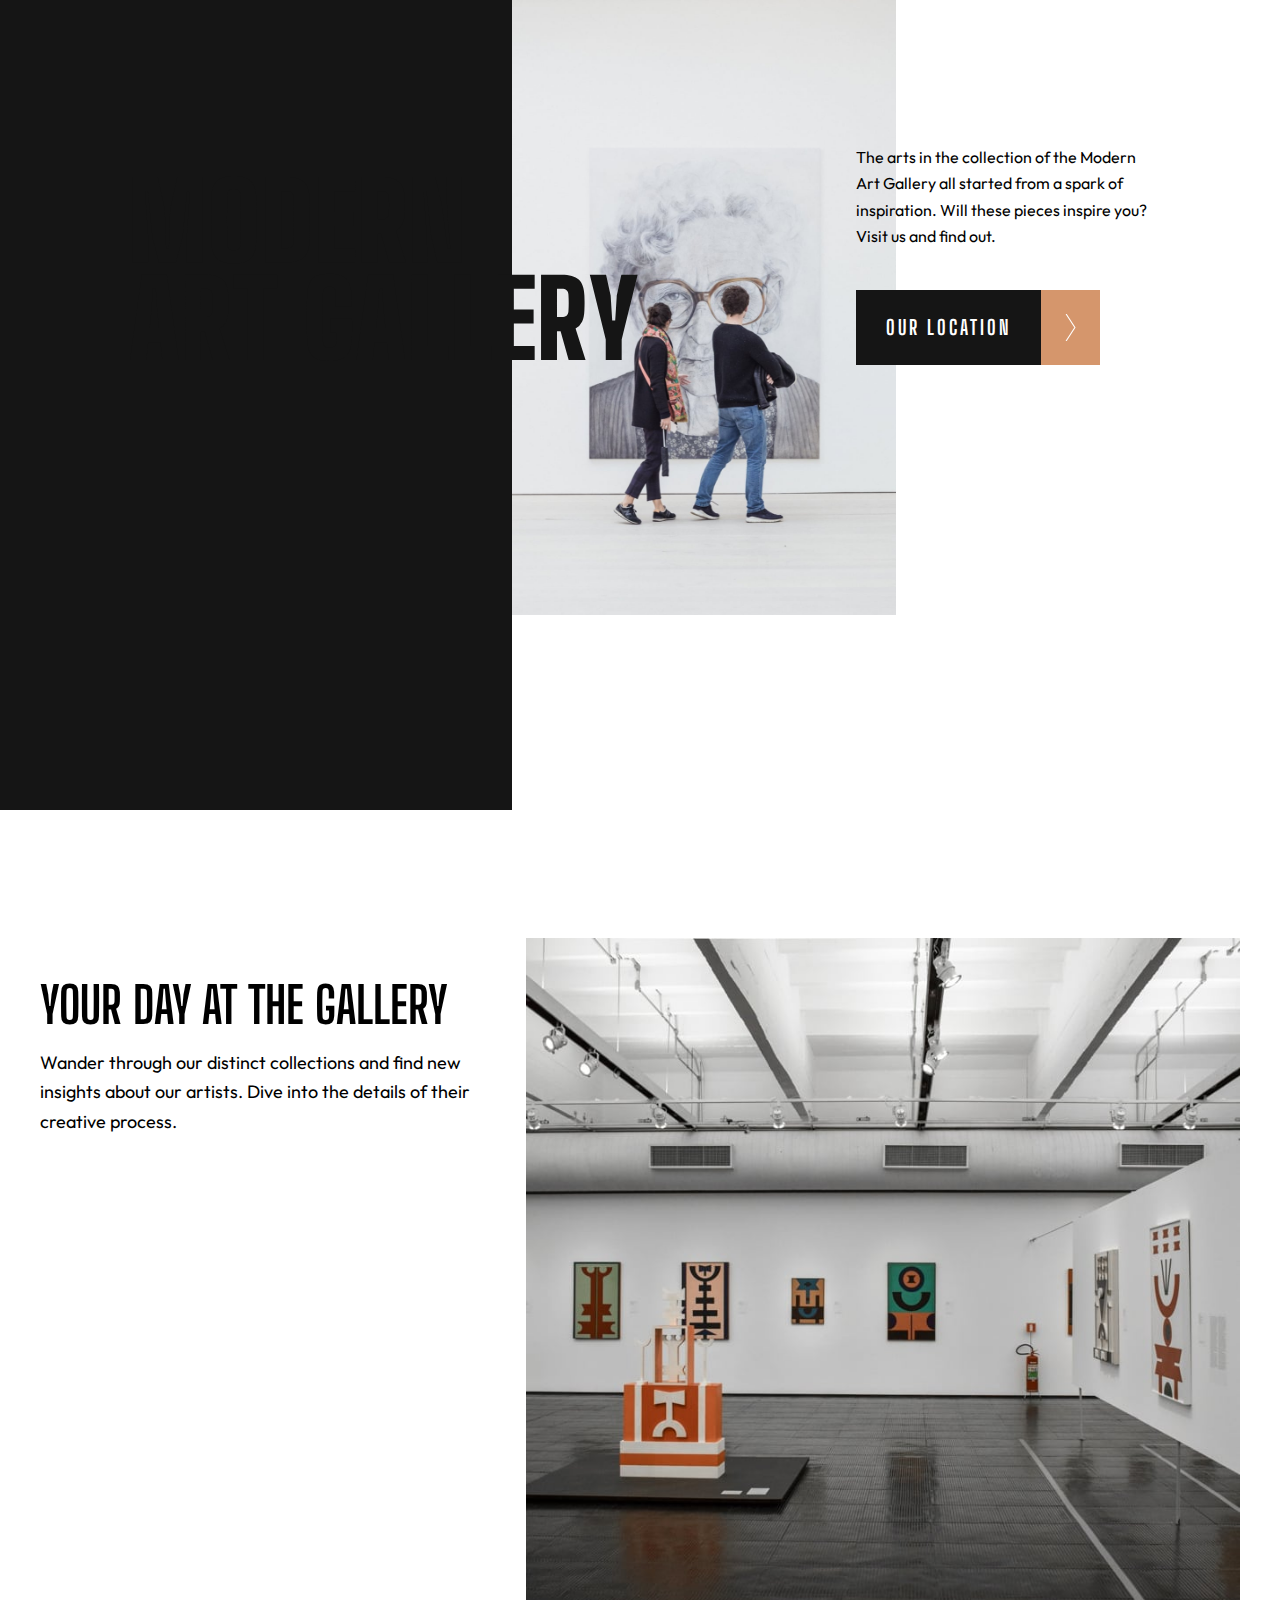
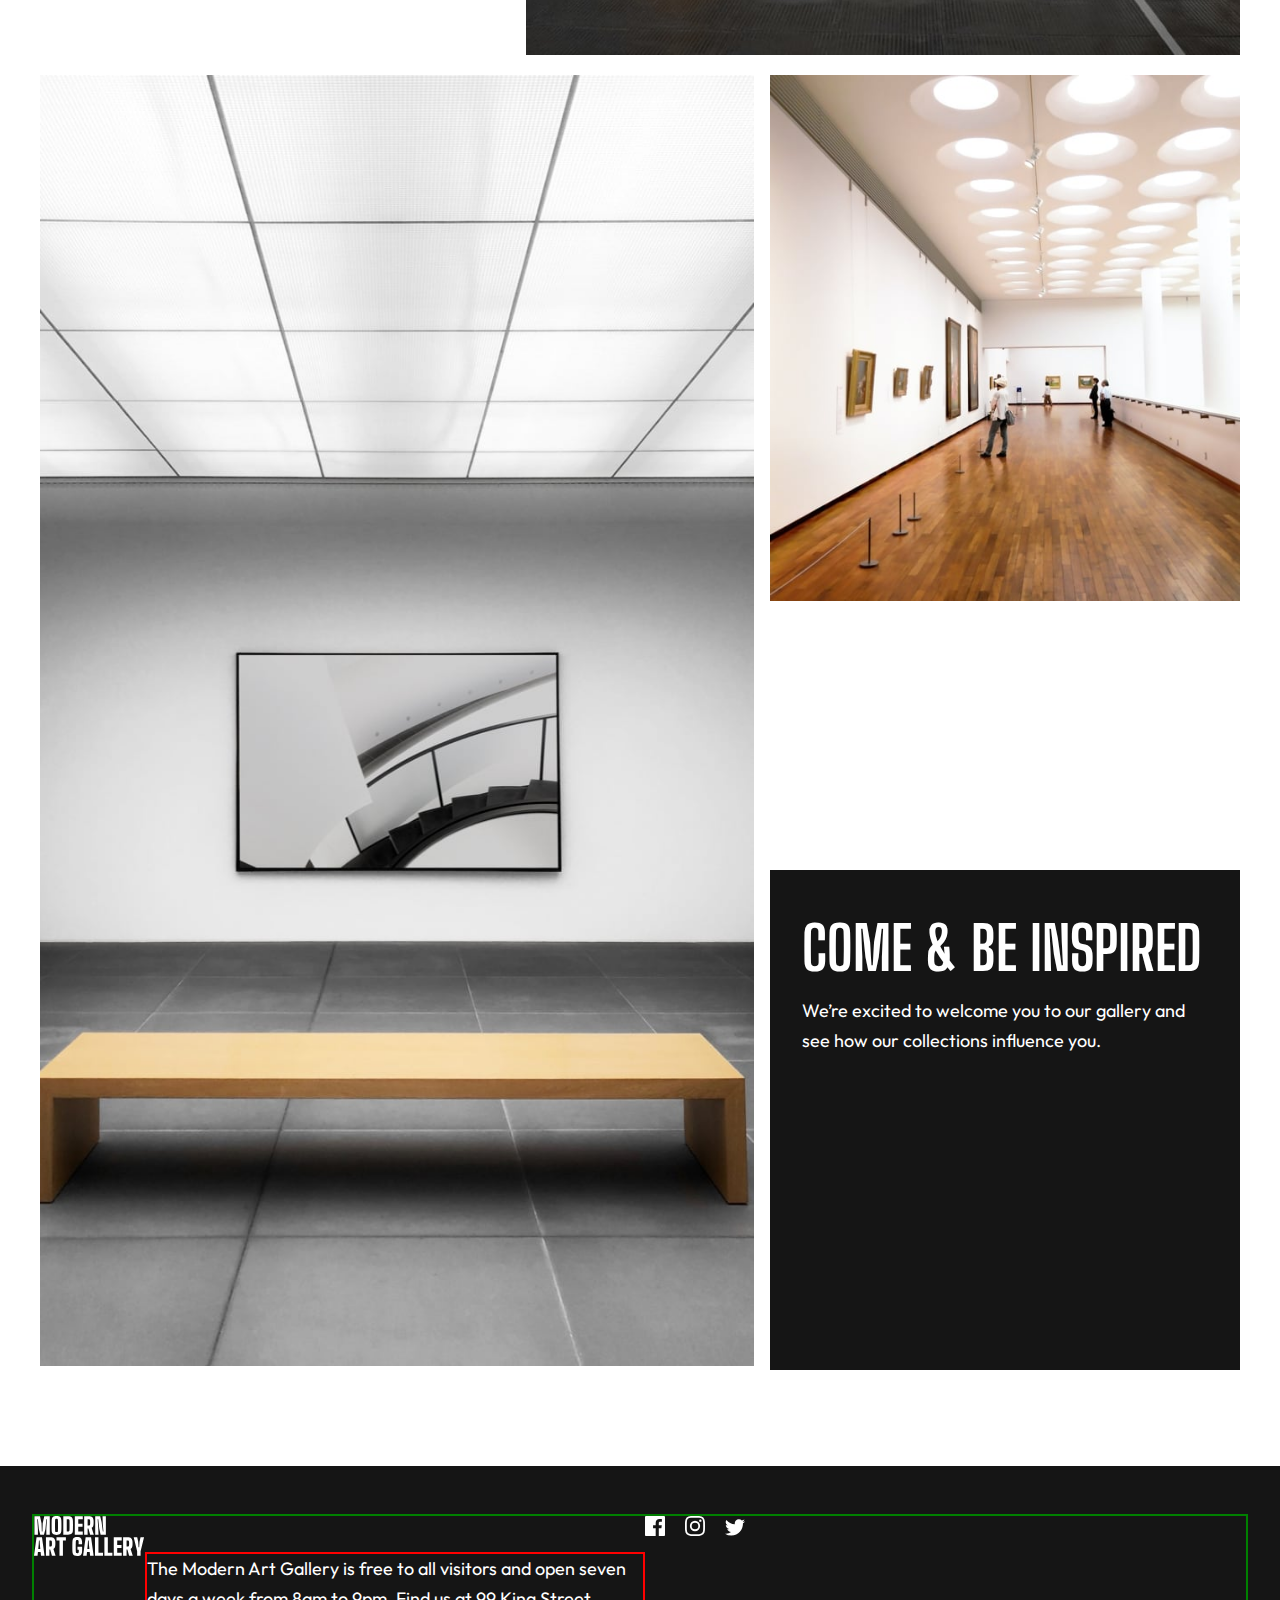
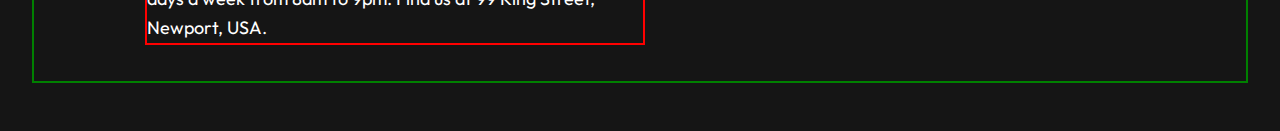
==== index.html @ 4387daaa "first commit" ====
<!DOCTYPE html>
<html lang="en">
  <head>
    <meta charset="UTF-8" />
    <meta name="viewport" content="width=device-width, initial-scale=1.0" />
    <link rel="stylesheet" href="style.css" />
    <link rel="preconnect" href="https://fonts.googleapis.com" />
    <link rel="preconnect" href="https://fonts.gstatic.com" crossorigin />
    <link
      href="https://fonts.googleapis.com/css2?family=Big+Shoulders+Display:wght@900&family=Outfit:wght@300&display=swap"
      rel="stylesheet"
    />
    <link
      rel="icon"
      type="image/png"
      sizes="32x32"
      href="./assets/favicon-32x32.png"
    />

    <title>Frontend Mentor | Art gallery website</title>
  </head>
  <body>
    <header>
      <div class="bg-black"></div>
      <picture>
        <source
          media="(min-width: 550px)"
          srcset="./assets/tablet/image-hero@2x.jpg"
        />
        <source
          media="(min-width: 850px)"
          srcset="./assets/desktop/image-hero@x2.jpg"
        />
        <img src="./assets/mobile/image-hero@2x.jpg" alt="" class="img" />
      </picture>
      <div class="hero-text">
        <img src="./assets/logo-dark.svg" alt="" class="logo">
        <p>
          The arts in the collection of the Modern Art Gallery all started from
          a spark of inspiration. Will these pieces inspire you? <br />
          Visit us and find out.
        </p>
        <div class="button-container">
          <a href="./location.html">
            <button class="btn-iddle">Our location</button>
            <img src="./assets/icon-arrow-right.svg" alt="" class="arrow" />
          </a>
        </div>
      </div>
    </header>

    <main>
      <picture class="gallery-0">
        <source
          media="(min-width: 550px)"
          srcset="./assets/tablet/image-grid-1@2x.jpg"
        />
        <source
          media="(min-width: 850px)"
          srcset="./assets/desktop/image-grid-1@2x.jpg"
        />
        <img src="./assets/mobile/image-grid-1@2x.jpg" alt="" class="img" />
      </picture>
      <div class="gallery-1">
        <h2>Your day at the gallery</h2>
        <p>
          Wander through our distinct collections and find new insights about
          our artists. Dive into the details of their creative process.
        </p>
      </div>
      <div class="gallery-2">
        <picture>
          <source media="(min-width: 550px)" srcset="./assets/tablet/image-grid-2@2x.jpg">
          <source media="(min-width: 850px)" srcset="./assets/desktop/image-grid-2@2x.jpg">
          <img src="./assets/mobile/image-grid-2@2x.jpg" alt="" class="img">
        </picture>
      </div>
      <div class="gallery-3">
        <picture>
          <source media="(min-width: 550px)" srcset="./assets/tablet/image-grid-3@2x.jpg">
          <source media="(min-width: 850px)" srcset="./assets/desktop/image-grid-3@2x.jpg">
          <img src="./assets/mobile/image-grid-3@2x.jpg" alt="" class="img">
        </picture>
      </div>
      <div class="gallery-4">
        <h3>Come &amp; be inspired</h3>
        <p>
          We’re excited to welcome you to our gallery and see how our
          collections influence you.
        </p>
      </div>
    </main>

    <footer>
      <div class="container">
        <img src="./assets/logo-light.svg" alt="ft-logo">
        <p>
          The Modern Art Gallery is free to all visitors and open seven days a
          week from 8am to 9pm. Find us at 99 King Street, Newport, USA.
        </p>
        <div class="social-media">
          <img src="./assets/icon-facebook.svg" alt="" />
          <img src="./assets/icon-instagram.svg" alt="" />
          <img src="./assets/icon-twitter.svg" alt="" />
        </div>
      </div>
    </footer>
  </body>
</html>
---- style.css ----
:root {
  --primary: #d5966c;
  --secondary: #151515;
  --gray: #444444;
  --font-outfit: "Outfit", sans-serif;
  --font-shoulders: "Big Shoulders Display", cursive;
}

html {
  box-sizing: border-box;
}

*,
*::before,
*::after {
  box-sizing: inherit;
}

body {
  margin: 0;
  padding: 0;
}

/* Hero */

.hero-text,
main {
  margin-inline: 1em;
  margin-bottom: 6rem;
}

.img {
  width: 100%;
}

.logo {
  width: 80%;
  margin: 2em 0;
}

.hero-text p {
  font-family: var(--font-outfit);
  line-height: 1.65;
  margin-top: 0;
  margin-bottom: 2.5em;
  font-weight: 18px;
}

.btn-iddle {
  background-color: var(--secondary);
  color: #fff;
  text-transform: uppercase;
  height: 75px;
  padding-inline: 1.5em;
  font-size: 20px;
  font-family: var(--font-shoulders);
  font-weight: 700;
  letter-spacing: 3px;
  border: none;
  cursor: pointer;
}

.arrow {
  background-color: var(--primary);
  height: 75px;
  padding: 1.5em;
  cursor: pointer;
}

.button-container a {
  display: flex;
  align-items: center;
  text-decoration: none;
  margin-bottom: 6rem;
}

.button-container a:hover {
  .btn-iddle {
    background-color: var(--primary);
  }
  .arrow {
    background-color: var(--secondary);
  }
}

/* Main */
.gallery-1 h2 {
  font-family: var(--font-shoulders);
  text-transform: uppercase;
  font-size: 50px;
  line-height: 1;
  margin-bottom: 0;
}

.gallery-1 p {
  font-size: 18px;
  line-height: 1.65;
  font-family: var(--font-outfit);
}

.gallery-4,
footer {
  background-color: var(--secondary);
  color: #fff;
  padding: 3em 2em;
}

.gallery-4 h3 {
  font-size: 60px;
  font-family: var(--font-shoulders);
  text-transform: uppercase;
  line-height: 1;
  margin: 0;
}

.gallery-4 p {
  line-height: 1.65;
  font-family: var(--font-outfit);
  font-size: 18px;
}

/* Footer */
.container p {
  font-family: var(--font-outfit);
  font-size: 18px;
  line-height: 1.65;
  margin: 2em 0;
}

.social-media > * {
  margin-right: 1rem;
  cursor: pointer;
}

/* Tablet */

@media (min-width: 550px) {
  header {
    display: flex;
    height: 100vh;
  }

  .hero-text {
    flex-basis: 45%;
    margin-left: -40px;
    margin-top: 9rem;
    max-width: 300px;
  }

  main {
    max-width: 1200px;
    display: grid;
    grid-template-columns: repeat(5, 1fr);
    gap: 1em;
    margin-bottom: 6rem;
  }

  .gallery-0 {
    grid-column: 3 / 6;
  }
  .gallery-1 {
    grid-column: 1 / 3;
    grid-row: 1 / 3;
  }
  .gallery-2 {
    grid-column: 1 / 4;
    grid-row: 2 / 4;
  }
  .gallery-3 {
    grid-column: 4 / 6;
  }
  .gallery-4 {
    grid-column: 4 / 6;
  }

  .container {
    border: 2px solid green;
    display: flex;
    align-items: flex-start;
  }

  .container p {
    border: 2px solid red;
    max-width: 500px;
  }

  .social-media {
    justify-self: flex-end;
  }
}

/* Desktop */

@media (min-width: 850px) {
  header {
    max-height: 90vh;
    margin-bottom: 8em;
  }

  .bg-black {
    background-color: var(--secondary);
    flex-basis: 40%;
    height: 100%;
  }

  picture {
    flex-basis: 30%;
    overflow: hidden;
  }

  .hero-text {
    flex-basis: 30%;
  }

  .logo {
    position: absolute;
    width: 40%;
    left: 130px;
    color: #fff;
  }

  main {
    margin-inline: auto;
    margin-bottom: 6rem;
  }
}
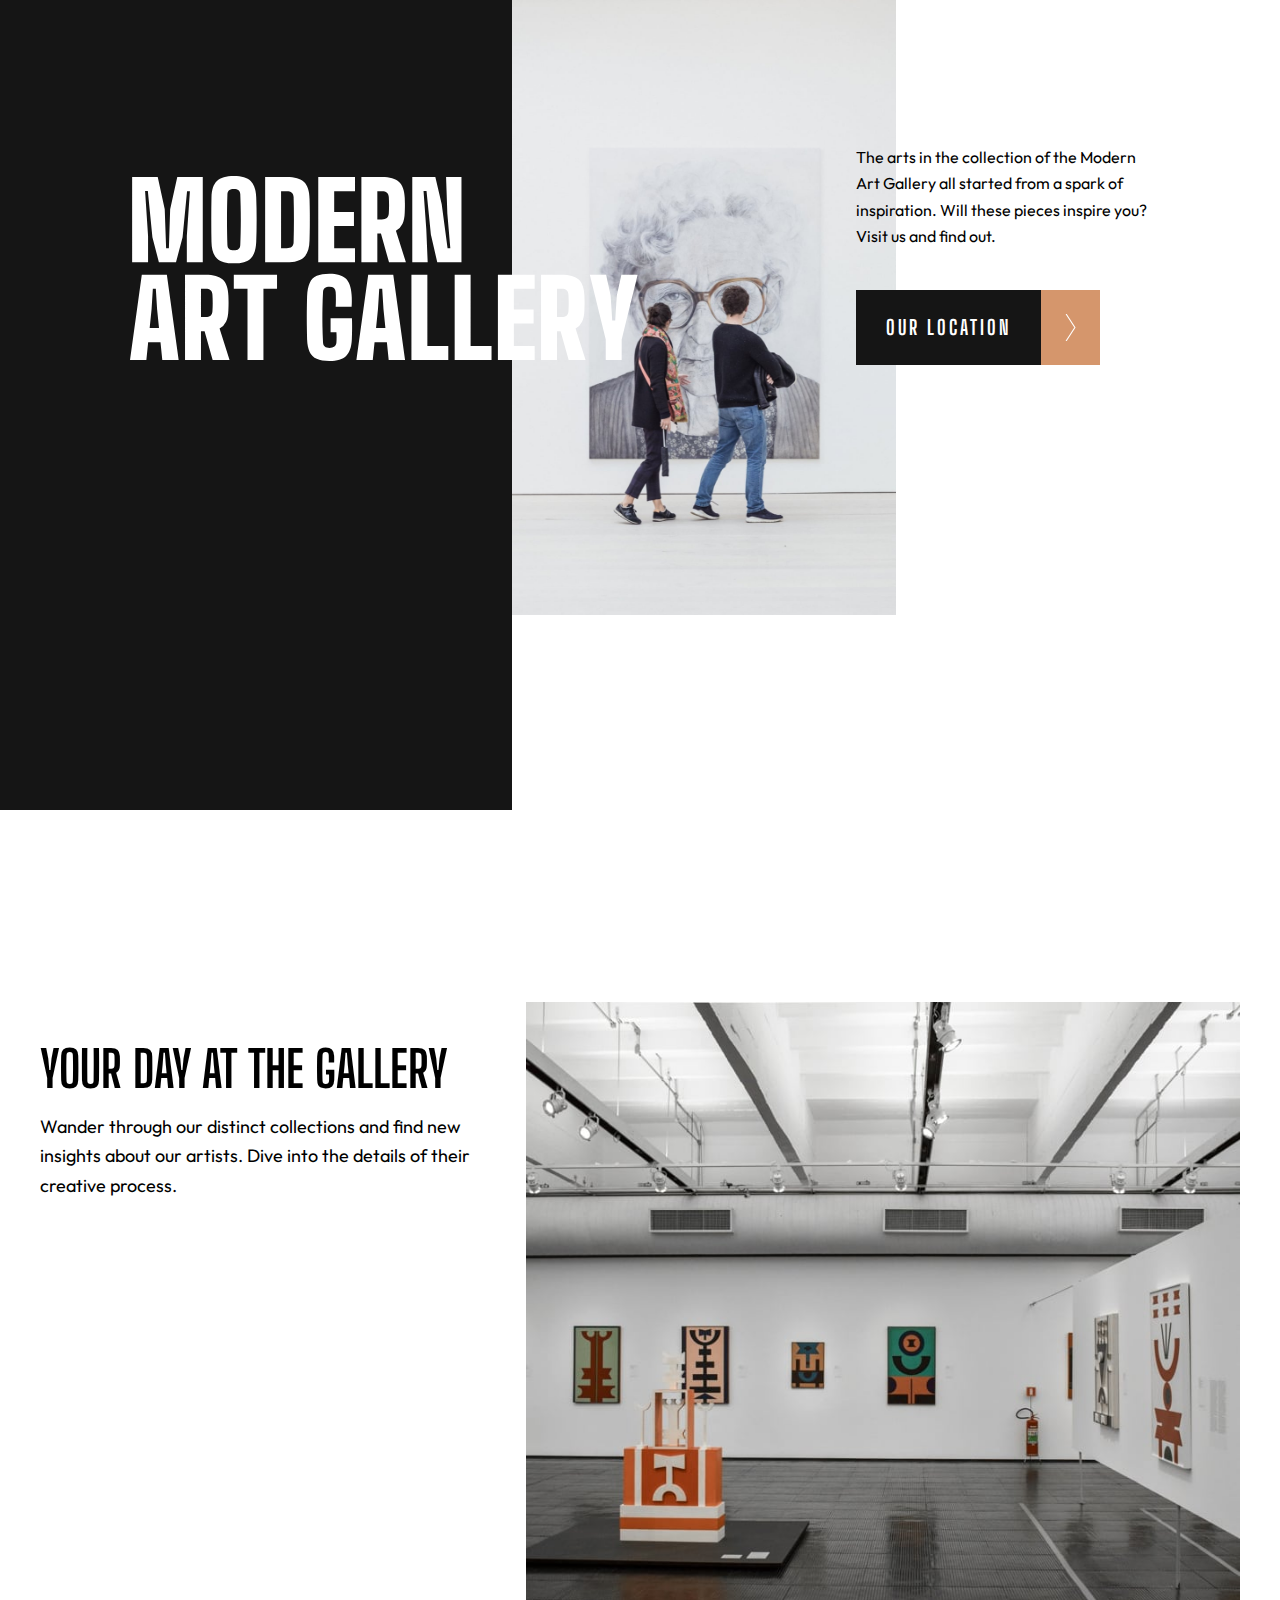
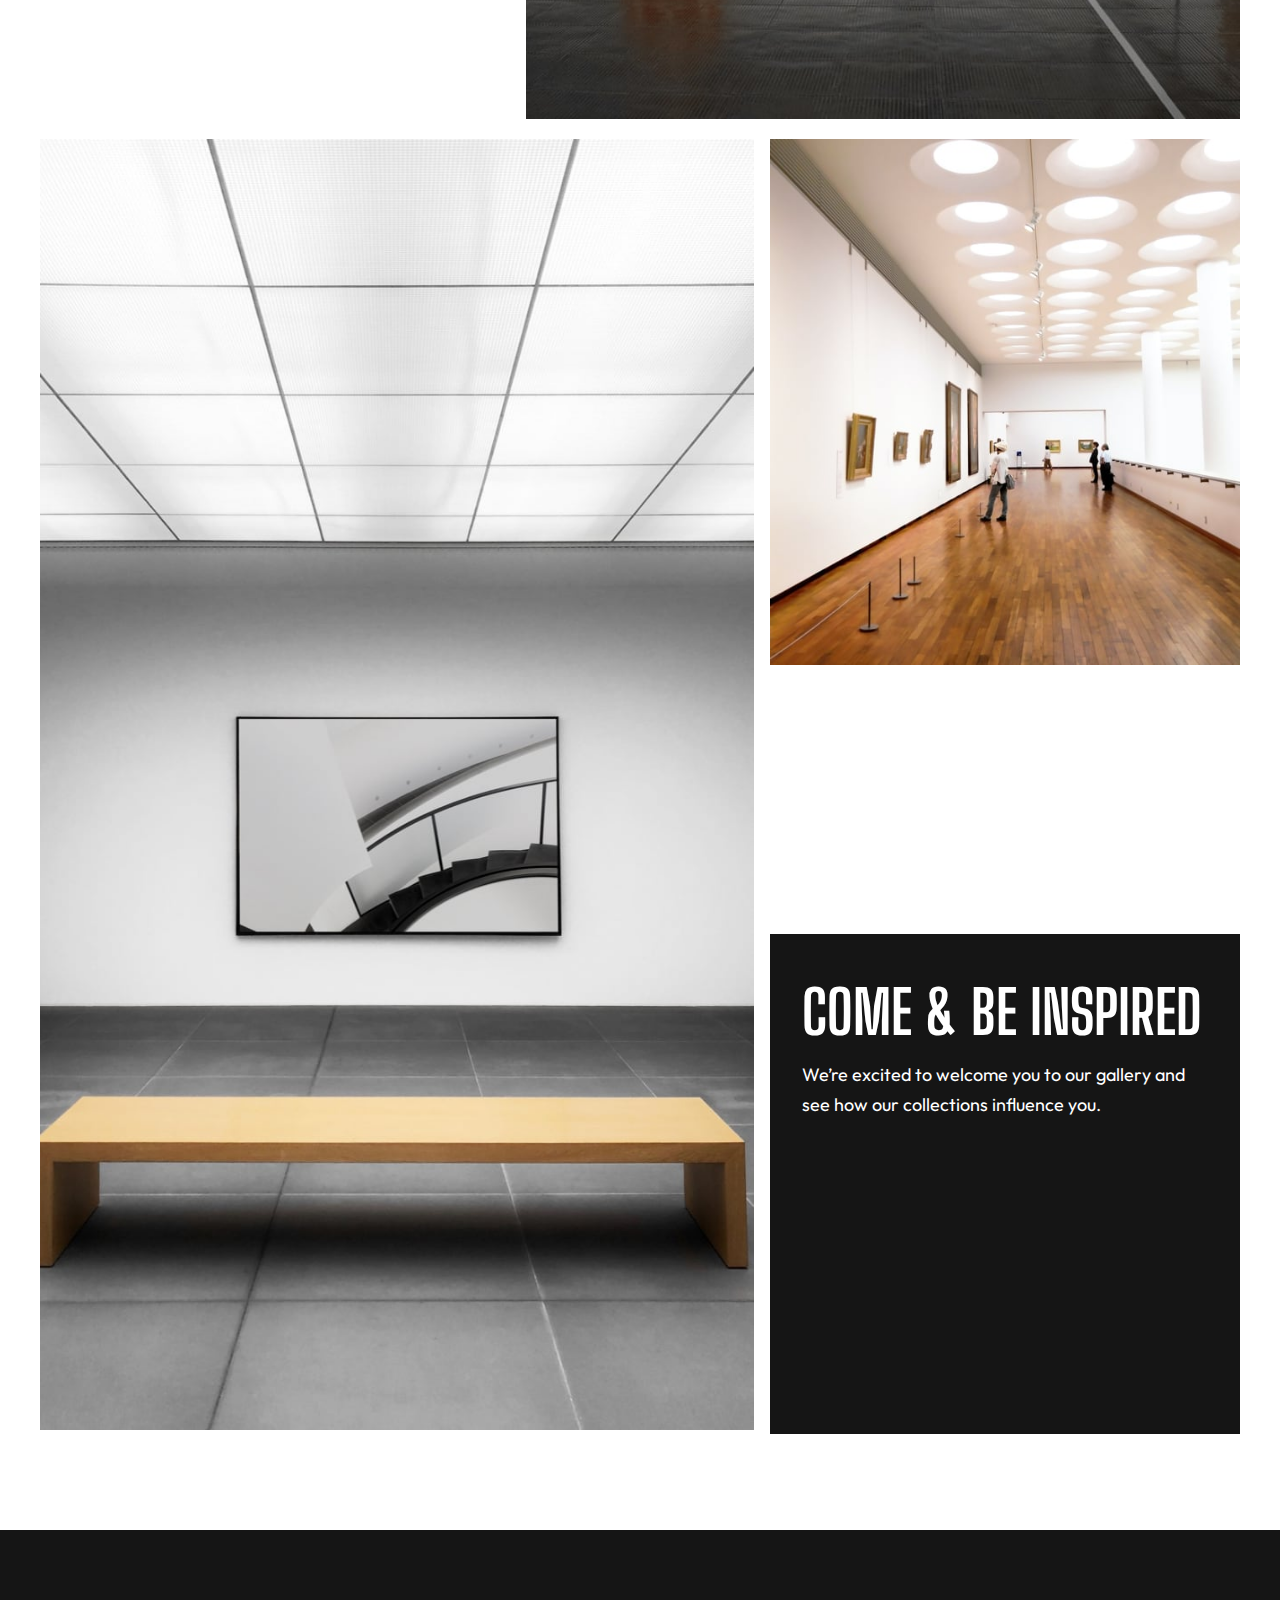
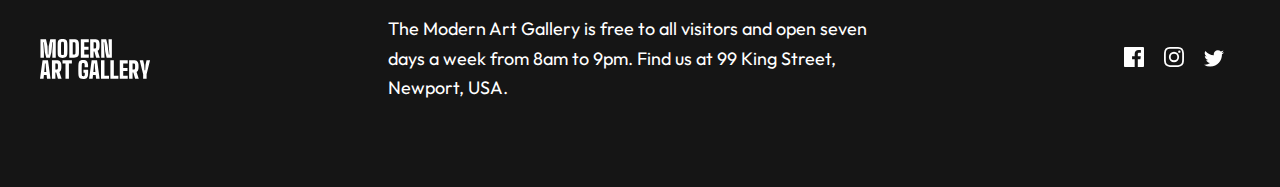
==== commit 7f5251bf: "fix: logo color and margins" ====
--- a/index.html
+++ b/index.html
@@ -34,7 +34,8 @@
         <img src="./assets/mobile/image-hero@2x.jpg" alt="" class="img" />
       </picture>
       <div class="hero-text">
-        <img src="./assets/logo-dark.svg" alt="" class="logo">
+        <img src="./assets/logo-dark.svg" alt="" class="logo dark">
+        <img src="./assets/logo-light.svg" alt="" class="logo light">
         <p>
           The arts in the collection of the Modern Art Gallery all started from
           a spark of inspiration. Will these pieces inspire you? <br />
--- a/style.css
+++ b/style.css
@@ -36,6 +36,10 @@
 .logo {
   width: 80%;
   margin: 2em 0;
+}
+
+.light {
+  display: none;
 }
 
 .hero-text p {
@@ -152,7 +156,7 @@
     display: grid;
     grid-template-columns: repeat(5, 1fr);
     gap: 1em;
-    margin-bottom: 6rem;
+    margin: 12rem 0 0 0;
   }
 
   .gallery-0 {
@@ -173,14 +177,7 @@
     grid-column: 4 / 6;
   }
 
-  .container {
-    border: 2px solid green;
-    display: flex;
-    align-items: flex-start;
-  }
-
   .container p {
-    border: 2px solid red;
     max-width: 500px;
   }
 
@@ -212,13 +209,27 @@
     flex-basis: 30%;
   }
 
-  .logo {
+  .dark {
+    display: none;
+  }
+
+  .light {
+    display: block;
     position: absolute;
     width: 40%;
     left: 130px;
     color: #fff;
   }
 
+  .container {
+    display: flex;
+    justify-content: space-between;
+    align-items: center;
+    max-width: 1200px;
+    margin: 0 auto;
+  }
+  
+
   main {
     margin-inline: auto;
     margin-bottom: 6rem;
